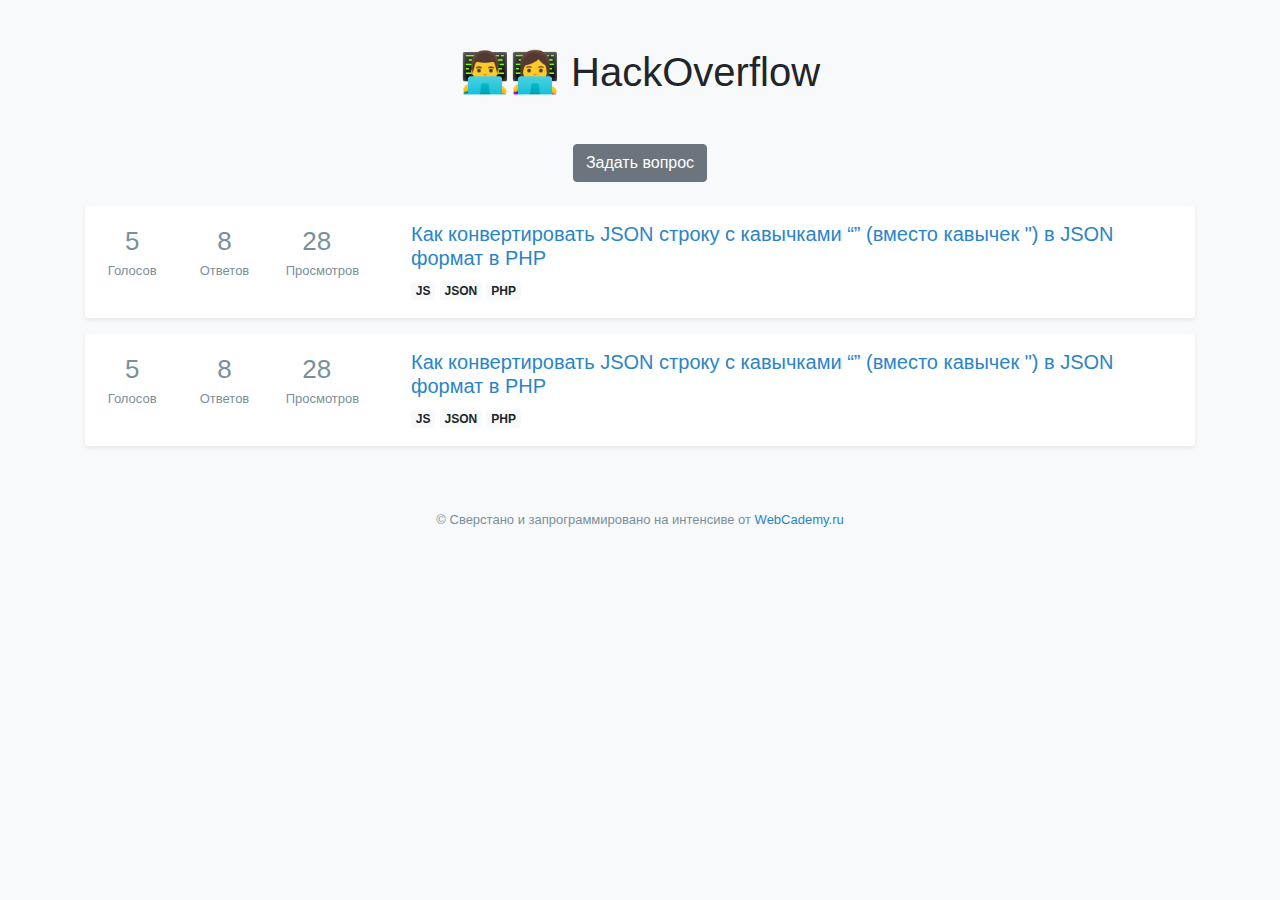
==== index.html @ f7fc5f39 "base init" ====
<!DOCTYPE html>
<html lang="en">
	<head>
		<!-- Required meta tags -->
		<meta charset="utf-8" />
		<meta
			name="viewport"
			content="width=device-width, initial-scale=1, shrink-to-fit=no"
		/>
		<!-- Bootstrap CSS -->
		<link rel="stylesheet" href="libs/bootstrap/css/bootstrap.min.css" />
		<!-- User CSS -->
		<link rel="stylesheet" href="css/main.css" />
		<!-- Title -->
		<title>Главная страница</title>
	</head>
	<body>
		<div class="container">

			<h1 class="text-center mt-5 mb-5">👨‍💻👩‍💻 HackOverflow</h1>
			<div class="text-center mb-4">
				<a href="new.html" class="btn btn-secondary">Задать вопрос</a>	
			</div>

			<!-- Карточка -->
			<div class="my-3 p-3 bg-white rounded shadow-sm">
				<div class="row">
					<div class="col-1 text-muted">
						<div class="rate">
							<div class="rate__value">5</div>
							<div class="rate__name">Голосов</div>
						</div>
					</div>
					<div class="col-1 text-muted">
						<div class="rate">
							<div class="rate__value">8</div>
							<div class="rate__name">Ответов</div>
						</div>
					</div>
					<div class="col-1 text-muted">
						<div class="rate">
							<div class="rate__value">28</div>
							<div class="rate__name">Просмотров</div>
						</div>
					</div>
					<div class="col pl-5">
						<div class="question-title-wrapper">
							<h5 class="question-title">
								<a href="inner.html"
									>Как конвертировать JSON строку с кавычками
									“” (вместо кавычек ") в JSON формат в PHP</a
								>
							</h5>
							<div class="question-badges-wrapper">
								<a href="#" class="badge badge-light">JS</a>
								<a href="#" class="badge badge-light">JSON</a>
								<a href="#" class="badge badge-light">PHP</a>
							</div>
						</div>
					</div>
				</div>
			</div>
			<!-- //Карточка -->

			<!-- Карточка -->
			<div class="my-3 p-3 bg-white rounded shadow-sm">
				<div class="row">
					<div class="col-1 text-muted">
						<div class="rate">
							<div class="rate__value">5</div>
							<div class="rate__name">Голосов</div>
						</div>
					</div>
					<div class="col-1 text-muted">
						<div class="rate">
							<div class="rate__value">8</div>
							<div class="rate__name">Ответов</div>
						</div>
					</div>
					<div class="col-1 text-muted">
						<div class="rate">
							<div class="rate__value">28</div>
							<div class="rate__name">Просмотров</div>
						</div>
					</div>
					<div class="col pl-5">
						<div class="question-title-wrapper">
							<h5 class="question-title">
								<a href="inner.html"
									>Как конвертировать JSON строку с кавычками
									“” (вместо кавычек ") в JSON формат в PHP</a
								>
							</h5>
							<div class="question-badges-wrapper">
								<a href="#" class="badge badge-light">JS</a>
								<a href="#" class="badge badge-light">JSON</a>
								<a href="#" class="badge badge-light">PHP</a>
							</div>
						</div>
					</div>
				</div>
			</div>
			<!-- //Карточка -->

			<div class="pt-5 pb-3 copyright">
				© Сверстано и запрограммировано на интенсиве от 
				<a href="//WebCademy.ru">WebCademy.ru</a>
			</div>
		</div>

		<!-- Optional JavaScript -->
		<!-- jQuery first, then Popper.js, then Bootstrap JS -->
		<script src="libs/jquery/jquery-3.3.1.min.js"></script>
		<script src="libs/popper/popper.min.js"></script>
		<script src="libs/bootstrap/js/bootstrap.min.js"></script>
		<!-- User JS -->
		<script src="js/main.js"></script>
	</body>
</html>
---- css/main.css ----
html,
body {
	background-color: #f8f9fa;
}

a {
	color: #2985c8;
}

.site-title-wrapper {
	padding: 3rem 0px 1rem;
	text-align: center;

}

.site-title {
	font-size: 40px;
	color: #78909C;
	font-weight: 500;
}

.site-title:hover {
	text-decoration: none;
}

.rate {
	display: flex;
	flex-direction: column;
	color: #78909c;
	text-align: center;
}

.rate__value {
	font-size: 26px;
}

.rate__name {
	font-size: 13px;
}

.question-title-wrapper {
	display: flex;
	flex-direction: column;
	justify-content: center;
}

.copyright {
	color: #78909c;
	font-size: 13px;
	text-align: center;
}

.vote {
	display: flex;
	flex-direction: column;
	justify-content: center;
	align-items: center;
}
.vote__plus {
	font-size: 18px;
}

.vote__value {
	font-size: 26px;
	font-weight: 600;
}
.vote__minus {
	font-size: 18px;
}

.input-for-badges {
	border: none;
	width: auto;
}

.badges-input {
	display: flex;
	align-items: center;
}

.badges-input .badge {
	flex-grow: 0;
	margin-right: 5px;
}

.input-for-badges {
	flex-grow: 5;
	padding-left: 3px;
	padding-right: 3px;
}
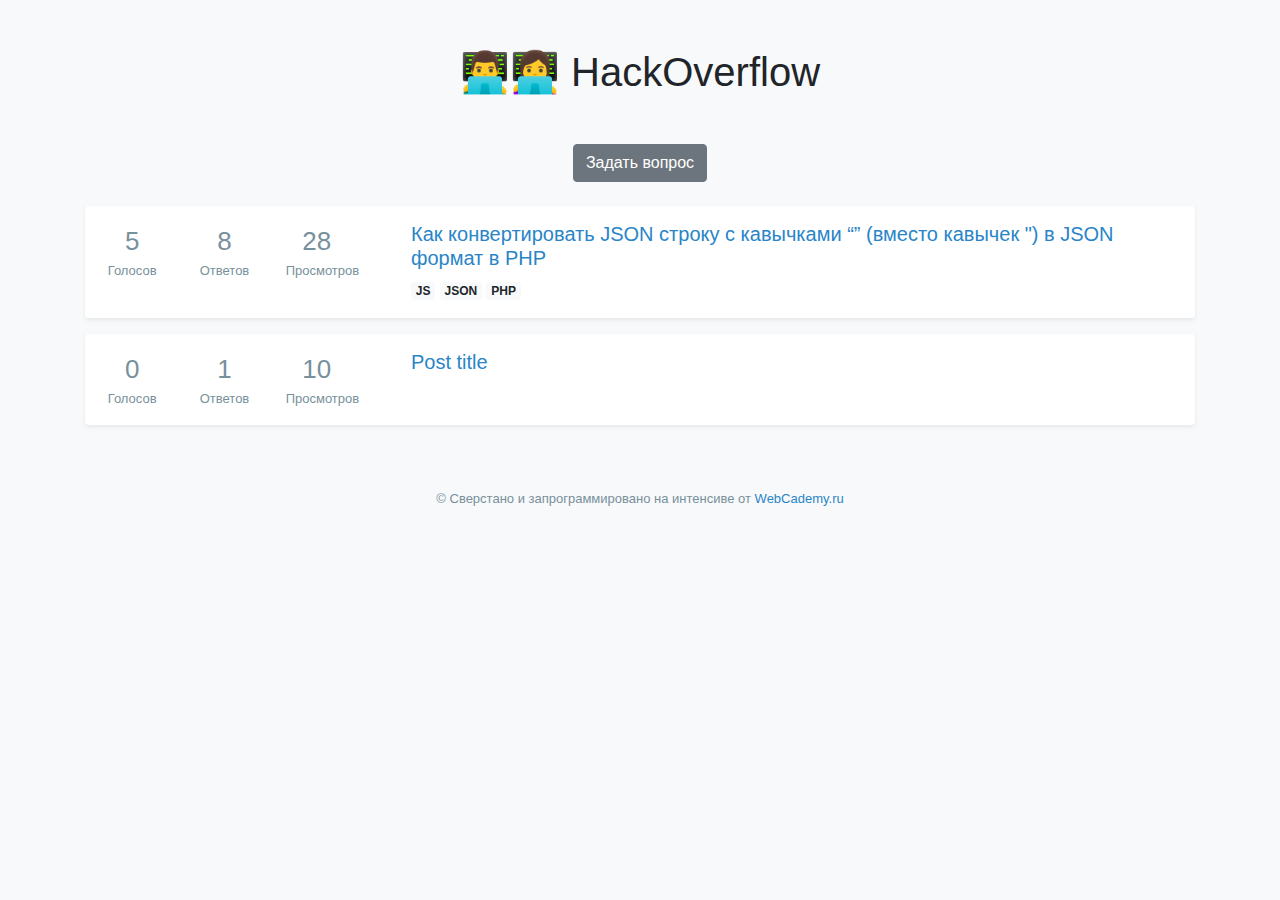
==== commit 4017cda7: "added some logic in main page" ====
--- a/index.html
+++ b/index.html
@@ -20,7 +20,8 @@
 			<h1 class="text-center mt-5 mb-5">👨‍💻👩‍💻 HackOverflow</h1>
 			<div class="text-center mb-4">
 				<a href="new.html" class="btn btn-secondary">Задать вопрос</a>	
-			</div>
+            </div>
+            <div data-cardsplace>
 
 			<!-- Карточка -->
 			<div class="my-3 p-3 bg-white rounded shadow-sm">
@@ -60,47 +61,10 @@
 					</div>
 				</div>
 			</div>
-			<!-- //Карточка -->
-
-			<!-- Карточка -->
-			<div class="my-3 p-3 bg-white rounded shadow-sm">
-				<div class="row">
-					<div class="col-1 text-muted">
-						<div class="rate">
-							<div class="rate__value">5</div>
-							<div class="rate__name">Голосов</div>
-						</div>
-					</div>
-					<div class="col-1 text-muted">
-						<div class="rate">
-							<div class="rate__value">8</div>
-							<div class="rate__name">Ответов</div>
-						</div>
-					</div>
-					<div class="col-1 text-muted">
-						<div class="rate">
-							<div class="rate__value">28</div>
-							<div class="rate__name">Просмотров</div>
-						</div>
-					</div>
-					<div class="col pl-5">
-						<div class="question-title-wrapper">
-							<h5 class="question-title">
-								<a href="inner.html"
-									>Как конвертировать JSON строку с кавычками
-									“” (вместо кавычек ") в JSON формат в PHP</a
-								>
-							</h5>
-							<div class="question-badges-wrapper">
-								<a href="#" class="badge badge-light">JS</a>
-								<a href="#" class="badge badge-light">JSON</a>
-								<a href="#" class="badge badge-light">PHP</a>
-							</div>
-						</div>
-					</div>
-				</div>
-			</div>
-			<!-- //Карточка -->
+            <!-- //Карточка -->
+        </div>
+        </div>
+            
 
 			<div class="pt-5 pb-3 copyright">
 				© Сверстано и запрограммировано на интенсиве от 
@@ -113,7 +77,10 @@
 		<script src="libs/jquery/jquery-3.3.1.min.js"></script>
 		<script src="libs/popper/popper.min.js"></script>
 		<script src="libs/bootstrap/js/bootstrap.min.js"></script>
-		<!-- User JS -->
-		<script src="js/main.js"></script>
+        <!-- User JS -->
+        <script src="js/Database.js"></script>
+        <script src="js/Location.js"></script>
+        <script src="js/Card.js"></script>
+        <script src="js/index.js"></script>
 	</body>
 </html>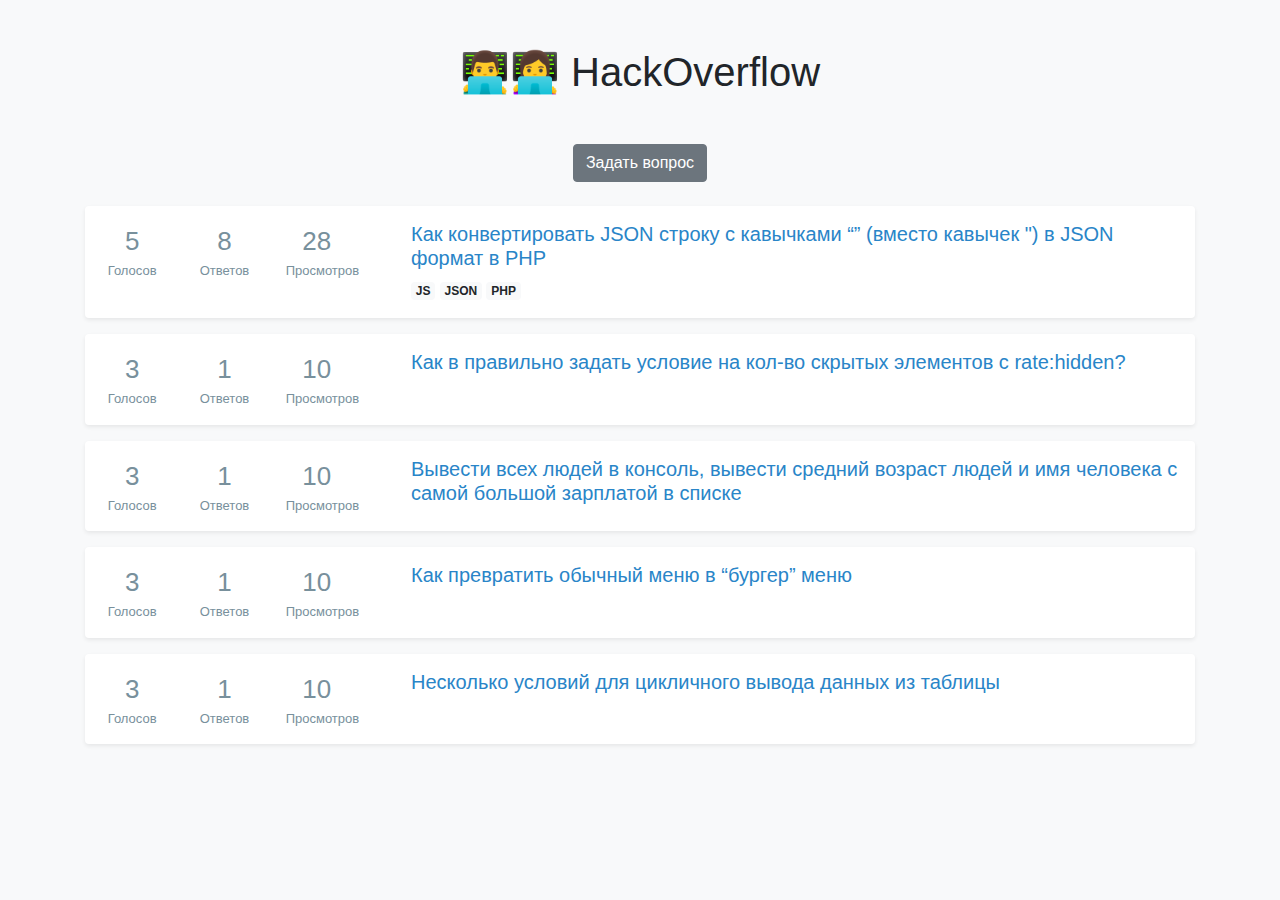
==== commit bec0eb86: "fixed bag with problems list" ====
--- a/index.html
+++ b/index.html
@@ -65,17 +65,10 @@
         </div>
         </div>
             
-
-			<div class="pt-5 pb-3 copyright">
-				© Сверстано и запрограммировано на интенсиве от 
-				<a href="//WebCademy.ru">WebCademy.ru</a>
-			</div>
-		</div>
-
 		<!-- Optional JavaScript -->
 		<!-- jQuery first, then Popper.js, then Bootstrap JS -->
 		<script src="libs/jquery/jquery-3.3.1.min.js"></script>
-		<script src="libs/popper/popper.min.js"></script>
+		<!-- <script src="libs/popper/popper.min.js"></script> -->
 		<script src="libs/bootstrap/js/bootstrap.min.js"></script>
         <!-- User JS -->
         <script src="js/Database.js"></script>
